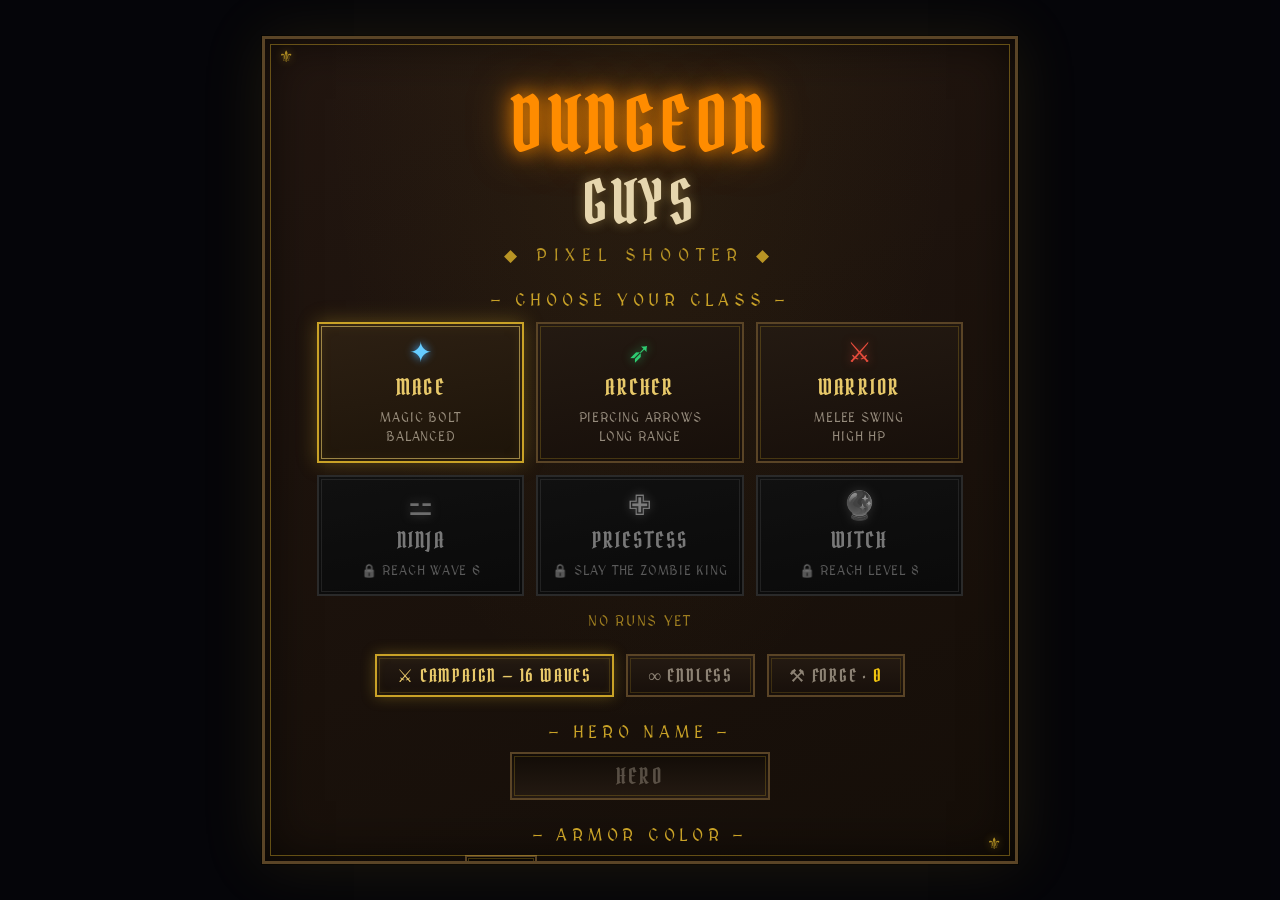
==== index.html @ 9db90c91 "refactor: split game.js into 7 focused modules The 2800-line monolith becomes ordered classic script" ====
<!DOCTYPE html>
<html lang="en">
<head>
  <meta charset="UTF-8" />
  <meta name="viewport" content="width=device-width, initial-scale=1.0, maximum-scale=1.0, user-scalable=no" />
  <title>DungeonGuys — Pixel Shooter</title>
  <meta name="theme-color" content="#150e08" />
  <link rel="manifest" href="manifest.json" />
  <link rel="icon" href="icons/icon-192.png" />
  <link rel="apple-touch-icon" href="icons/icon-192.png" />
  <link rel="preconnect" href="https://fonts.googleapis.com" />
  <link rel="preconnect" href="https://fonts.gstatic.com" crossorigin />
  <link href="https://fonts.googleapis.com/css2?family=Pirata+One&family=MedievalSharp&display=swap" rel="stylesheet" />
  <link rel="stylesheet" href="style.css" />
</head>
<body>
  <div id="ui-overlay">
    <!-- START SCREEN -->
    <div id="start-screen" class="screen active">
      <div class="screen-inner">
        <div class="title-block">
          <div class="title-glow">DUNGEON</div>
          <div class="title-main">GUYS</div>
          <div class="title-sub">◆ PIXEL SHOOTER ◆</div>
        </div>
        <div class="class-select">
          <div class="class-select-label">— CHOOSE YOUR CLASS —</div>
          <div class="class-cards">
            <button class="class-card selected" data-class="mage">
              <span class="class-icon mage-icon">✦</span>
              <span class="class-name">MAGE</span>
              <span class="class-desc">MAGIC BOLT<br>BALANCED</span>
            </button>
            <button class="class-card" data-class="archer">
              <span class="class-icon archer-icon">➶</span>
              <span class="class-name">ARCHER</span>
              <span class="class-desc">PIERCING ARROWS<br>LONG RANGE</span>
            </button>
            <button class="class-card" data-class="warrior">
              <span class="class-icon warrior-icon">⚔</span>
              <span class="class-name">WARRIOR</span>
              <span class="class-desc">MELEE SWING<br>HIGH HP</span>
            </button>
            <button class="class-card" data-class="ninja">
              <span class="class-icon ninja-icon">⚍</span>
              <span class="class-name">NINJA</span>
              <span class="class-desc">FAST BLADES<br>SHADOW DASH</span>
            </button>
            <button class="class-card" data-class="priestess">
              <span class="class-icon priest-icon">✙</span>
              <span class="class-name">PRIESTESS</span>
              <span class="class-desc">HOLY MACE<br>HEALING NOVA</span>
            </button>
            <button class="class-card" data-class="witch">
              <span class="class-icon witch-icon">🔮</span>
              <span class="class-name">WITCH</span>
              <span class="class-desc">POISON BOLTS<br>HEX CURSE</span>
            </button>
          </div>
          <div id="class-record">NO RUNS YET</div>
        </div>
        <div class="mode-select">
          <button class="mode-btn selected" data-mode="campaign">⚔ CAMPAIGN — 16 WAVES</button>
          <button class="mode-btn" data-mode="endless">∞ ENDLESS</button>
          <button id="btn-forge" class="mode-btn forge-btn">⚒ FORGE · <span id="forge-gold">0</span></button>
        </div>
        <div class="name-picker">
          <div class="color-label">— HERO NAME —</div>
          <input type="text" id="hero-name" maxlength="12" placeholder="HERO" autocomplete="off" />
        </div>
        <div class="color-picker">
          <div class="color-label">— ARMOR COLOR —</div>
          <div class="color-row">
            <canvas id="color-preview" width="48" height="56"></canvas>
            <div class="color-sliders">
              <label class="cslider"><span class="ch r">R</span>
                <input type="range" id="slider-r" min="0" max="255" value="86">
                <span class="cval" id="val-r">86</span></label>
              <label class="cslider"><span class="ch g">G</span>
                <input type="range" id="slider-g" min="0" max="255" value="152">
                <span class="cval" id="val-g">152</span></label>
              <label class="cslider"><span class="ch b">B</span>
                <input type="range" id="slider-b" min="0" max="255" value="204">
                <span class="cval" id="val-b">204</span></label>
            </div>
          </div>
        </div>
        <div class="toggle-row">
          <button id="auto-aim-toggle" class="aim-toggle">🎯 AUTO-AIM: OFF</button>
          <button id="sound-toggle" class="aim-toggle on">🔊 SOUND: ON</button>
        </div>
        <div class="instructions" id="inst-desktop">
          <div class="inst-row"><span class="key">WASD</span><span>/ ARROWS — MOVE</span></div>
          <div class="inst-row"><span class="key">MOUSE</span><span>— AIM / HOLD TO ATTACK</span></div>
          <div class="inst-row"><span class="key">SHIFT</span><span>— SPRINT (USES STAMINA)</span></div>
          <div class="inst-row"><span class="key">E / RMB</span><span>— SPECIAL ABILITY</span></div>
          <div class="inst-row"><span class="key">ESC</span><span>— PAUSE</span></div>
          <div class="inst-row"><span class="key">GOLD</span><span>— COLLECT COINS</span></div>
        </div>
        <div class="instructions hidden-inst" id="inst-touch">
          <div class="inst-row"><span class="key">🕹</span><span>LEFT SIDE — DRAG TO MOVE</span></div>
          <div class="inst-row"><span class="key">🎯</span><span>ATTACKS AIM THE NEAREST FOE</span></div>
          <div class="inst-row"><span class="key">✦</span><span>SPECIAL ABILITY BUTTON</span></div>
          <div class="inst-row"><span class="key">»</span><span>HOLD TO SPRINT</span></div>
          <div class="inst-row"><span class="key">❚❚</span><span>PAUSE</span></div>
        </div>
        <button id="btn-start" class="btn-pixel">▶ START GAME</button>
        <div class="footer-hint">Survive the waves. Collect gold. Die gloriously.</div>
      </div>
    </div>

    <!-- PAUSE SCREEN -->
    <div id="pause-screen" class="screen">
      <div class="screen-inner compact">
        <div class="pause-title">— PAUSED —</div>
        <button id="btn-resume" class="btn-pixel">▶ RESUME</button>
        <button id="btn-pause-restart" class="btn-pixel secondary">↺ RESTART</button>
        <button id="btn-quit" class="btn-pixel secondary">✕ QUIT</button>
      </div>
    </div>

    <!-- FORGE SCREEN (permanent upgrades) -->
    <div id="forge-screen" class="screen">
      <div class="screen-inner compact forge-inner">
        <div class="shop-title">⚒ FORGE</div>
        <div class="shop-gold">SOUL GOLD <span id="soul-gold">0</span></div>
        <div class="levelup-sub forge-hint">25% OF EACH RUN'S GOLD IS FORGED FOREVER</div>
        <div id="forge-list" class="forge-list"></div>
        <button id="btn-forge-close" class="btn-pixel secondary">✕ CLOSE</button>
      </div>
    </div>

    <!-- LEVEL UP SCREEN -->
    <div id="levelup-screen" class="screen">
      <div class="screen-inner compact">
        <div class="shop-title">✦ LEVEL UP ✦</div>
        <div class="levelup-sub">CHOOSE A BLESSING</div>
        <div id="levelup-choices" class="levelup-cards"></div>
        <div class="footer-hint">press 1, 2 or 3</div>
      </div>
    </div>

    <!-- SHOP SCREEN (between waves) -->
    <div id="shop-screen" class="screen">
      <div class="screen-inner compact shop-inner">
        <div class="shop-title">◆ SHOP ◆</div>
        <div class="shop-gold">GOLD <span id="shop-gold">0</span></div>
        <div class="shop-main">
          <div id="shop-items" class="shop-items"></div>
          <div id="shop-stats" class="shop-stats"></div>
        </div>
        <div class="shop-bottom">
          <button id="btn-shop-heal" class="shop-item small">✚ HEAL 30 — <span id="price-heal">10</span> G</button>
          <button id="btn-shop-reroll" class="shop-item small">↺ REROLL — <span id="price-reroll">5</span> G</button>
        </div>
        <button id="btn-next-wave" class="btn-pixel">▶ NEXT WAVE</button>
      </div>
    </div>

    <!-- VICTORY SCREEN -->
    <div id="victory-screen" class="screen">
      <div class="screen-inner compact">
        <div class="victory-title">DUNGEON CLEARED!</div>
        <div class="trophy">🏆</div>
        <div id="new-record-victory" class="new-record hidden">★ NEW RECORD ★</div>
        <div class="stats-block">
          <div class="stat-row"><span>SCORE</span><span id="victory-score">0</span></div>
          <div class="stat-row"><span>WAVES</span><span>16/16</span></div>
          <div class="stat-row"><span>GOLD</span><span id="victory-gold">0</span></div>
          <div class="stat-row"><span>FORGE</span><span id="victory-forge">+0 ⚒</span></div>
        </div>
        <button id="btn-victory-restart" class="btn-pixel">↺ PLAY AGAIN</button>
        <div class="share-row">
          <button id="btn-share-wa-victory" class="btn-pixel share">🟢 WHATSAPP</button>
          <button id="btn-share-tg-victory" class="btn-pixel share telegram">✈ TELEGRAM</button>
        </div>
      </div>
    </div>

    <!-- GAME OVER SCREEN -->
    <div id="gameover-screen" class="screen">
      <div class="screen-inner compact">
        <div class="gameover-title">YOU DIED</div>
        <div class="skull">☠</div>
        <div id="new-record" class="new-record hidden">★ NEW RECORD ★</div>
        <div class="stats-block">
          <div class="stat-row"><span>SCORE</span><span id="final-score">0</span></div>
          <div class="stat-row"><span>WAVE</span><span id="final-wave">0</span></div>
          <div class="stat-row"><span>GOLD</span><span id="final-gold">0</span></div>
          <div class="stat-row"><span>BEST</span><span id="final-best">0</span></div>
          <div class="stat-row"><span>FORGE</span><span id="final-forge">+0 ⚒</span></div>
        </div>
        <button id="btn-restart" class="btn-pixel">↺ PLAY AGAIN</button>
        <div class="share-row">
          <button id="btn-share-wa" class="btn-pixel share">🟢 WHATSAPP</button>
          <button id="btn-share-tg" class="btn-pixel share telegram">✈ TELEGRAM</button>
        </div>
      </div>
    </div>
  </div>

  <!-- HUD (visible during gameplay) -->
  <div id="hud" class="hidden">
    <div id="hud-left">
      <div id="hud-name">HERO · LV 1</div>
      <div class="hud-label">HP</div>
      <div id="hp-bar-wrap"><div id="hp-bar"></div></div>
      <div class="hud-label xp-label">XP</div>
      <div id="xp-bar-wrap"><div id="xp-bar"></div></div>
      <div class="hud-label st-label">STAMINA</div>
      <div id="st-bar-wrap"><div id="st-bar"></div></div>
      <div class="hud-label sp-label">SPECIAL [E]</div>
      <div id="sp-bar-wrap"><div id="sp-bar"></div></div>
    </div>
    <div id="hud-center">
      <div class="hud-label">WAVE</div>
      <div id="wave-display">1</div>
      <div id="wave-timer">30</div>
    </div>
    <div id="hud-right">
      <div class="hud-label">SCORE</div>
      <div id="score-display">0</div>
      <div class="hud-label gold-label">GOLD</div>
      <div id="gold-display">0</div>
    </div>
  </div>

  <!-- red vignette flash when the player takes damage -->
  <div id="hurt-flash"></div>

  <!-- Touch controls (mobile) -->
  <div id="touch-ui">
    <div id="joystick-base"><div id="joystick-knob"></div></div>
    <button id="btn-touch-special">✦</button>
    <button id="btn-touch-sprint">»</button>
    <button id="btn-touch-pause">❚❚</button>
  </div>

  <!-- Wave announcement -->
  <div id="wave-announce" class="hidden"></div>

  <!-- Boss HP bar -->
  <div id="boss-bar" class="hidden">
    <div id="boss-name">BOSS</div>
    <div id="boss-hp-wrap"><div id="boss-hp"></div></div>
  </div>

  <canvas id="game-canvas"></canvas>
  <script src="save.js"></script>
  <script src="audio.js"></script>
  <script src="config.js"></script>
  <script src="ui.js"></script>
  <script src="engine.js"></script>
  <script src="combat.js"></script>
  <script src="entities.js"></script>
  <script src="items.js"></script>
  <script src="render.js"></script>
</body>
</html>
---- style.css ----
/* ─── Reset & Base ─────────────────────────────────────── */
*, *::before, *::after { box-sizing: border-box; margin: 0; padding: 0; }

:root {
  --dungeon-bg:    #0a0a0f;
  --leather:       #221610;
  --leather-dark:  #150e08;
  --wood-dark:     #1d1410;
  --bronze:        #5a4426;
  --gold:          #c9a227;
  --gold-light:    #e8c96a;
  --parchment:     #e6d6ae;
  --torch-orange:  #ff8c00;
  --torch-yellow:  #ffd700;
  --blood-red:     #c0392b;
  --bone-white:    #e8dcc8;
  --hp-green:      #27ae60;
  --hp-low:        #e74c3c;
  --gold-coin:     #f1c40f;
  --ui-border:     var(--bronze);
  --pixel-font:    'MedievalSharp', serif;
  --display-font:  'Pirata One', serif;
}

html, body {
  width: 100%; height: 100%;
  overflow: hidden;
  background: var(--dungeon-bg);
  font-family: var(--pixel-font);
  color: var(--bone-white);
  cursor: crosshair;
  user-select: none;
}

/* ─── Canvas ───────────────────────────────────────────── */
#game-canvas {
  position: fixed;
  top: 0; left: 0;
  width: 100%; height: 100%;
  image-rendering: pixelated;
  image-rendering: crisp-edges;
  touch-action: none; /* no scroll/zoom gestures over the game */
}

/* ─── UI Overlay ───────────────────────────────────────── */
#ui-overlay {
  position: fixed;
  inset: 0;
  z-index: 10;
  pointer-events: none;
}

/* ─── Screens ──────────────────────────────────────────── */
.screen {
  position: absolute;
  inset: 0;
  display: flex;
  align-items: center;
  justify-content: center;
  background: rgba(5, 5, 10, 0.88);
  opacity: 0;
  pointer-events: none;
  transition: opacity 0.3s ease;
}

.screen.active {
  opacity: 1;
  pointer-events: all;
}

/* medieval manuscript panel: bronze frame + inner gold fillet */
.screen-inner {
  display: flex;
  flex-direction: column;
  align-items: center;
  gap: 24px;
  padding: 42px 52px;
  border: 3px solid var(--bronze);
  outline: 1px solid rgba(201, 162, 39, 0.45);
  outline-offset: -9px;
  background:
    radial-gradient(ellipse at 50% 0%, rgba(201,162,39,0.07), transparent 60%),
    linear-gradient(160deg, var(--leather) 0%, var(--leather-dark) 100%);
  box-shadow:
    0 0 60px rgba(201, 162, 39, 0.12),
    0 0 0 1px rgba(0,0,0,0.8),
    inset 0 0 50px rgba(0, 0, 0, 0.65);
  position: relative;
  max-height: 92vh;
  overflow-y: auto;
}

.screen-inner::before,
.screen-inner::after {
  content: '⚜';
  position: absolute;
  color: var(--gold);
  font-size: 16px;
  opacity: 0.85;
  text-shadow: 0 0 8px rgba(201,162,39,0.6);
}
.screen-inner::before { top: 8px; left: 14px; }
.screen-inner::after  { bottom: 8px; right: 14px; }

.screen-inner.compact { padding: 32px 44px; gap: 18px; }

/* ─── Title Block ──────────────────────────────────────── */
.title-block {
  text-align: center;
  line-height: 1.15;
}

.title-glow {
  font-family: var(--display-font);
  font-size: clamp(40px, 9vw, 76px);
  color: var(--torch-orange);
  text-shadow:
    0 0 20px var(--torch-orange),
    0 0 40px rgba(255,140,0,0.5);
  letter-spacing: 0.06em;
  animation: flicker 3s infinite;
}

.title-main {
  font-family: var(--display-font);
  font-size: clamp(32px, 7vw, 60px);
  color: var(--parchment);
  letter-spacing: 0.06em;
  text-shadow: 0 0 12px rgba(232,201,106,0.4);
}

.title-sub {
  font-size: clamp(13px, 2vw, 17px);
  color: var(--gold);
  letter-spacing: 0.4em;
  margin-top: 8px;
  opacity: 0.9;
}

@keyframes flicker {
  0%,100% { opacity: 1; }
  92%      { opacity: 1; }
  93%      { opacity: 0.7; }
  94%      { opacity: 1; }
  96%      { opacity: 0.85; }
  97%      { opacity: 1; }
}

/* ─── Class Select ─────────────────────────────────────── */
.class-select {
  display: flex;
  flex-direction: column;
  align-items: center;
  gap: 12px;
  width: 100%;
}

.class-select-label {
  font-size: clamp(13px, 1.8vw, 17px);
  color: var(--gold);
  letter-spacing: 0.28em;
}

.class-cards {
  display: grid;
  grid-template-columns: repeat(3, 1fr);
  gap: 12px;
  justify-content: center;
}

.class-card {
  font-family: var(--pixel-font);
  display: flex;
  flex-direction: column;
  align-items: center;
  gap: 7px;
  padding: 14px 14px;
  min-width: 118px;
  background: linear-gradient(170deg, #241a12, #170f0a);
  border: 2px solid var(--bronze);
  outline: 1px solid rgba(201,162,39,0.25);
  outline-offset: -5px;
  color: var(--bone-white);
  cursor: pointer;
  transition: transform 0.08s, border-color 0.15s, box-shadow 0.15s;
}

.class-card:hover {
  transform: translateY(-3px);
  border-color: var(--gold);
}

.class-card.selected {
  border-color: var(--gold);
  outline-color: rgba(232,201,106,0.6);
  box-shadow: 0 0 18px rgba(201,162,39,0.35), inset 0 0 14px rgba(201,162,39,0.12);
  background: linear-gradient(170deg, #2d2013, #1d1409);
}

.class-icon {
  font-size: clamp(20px, 3vw, 28px);
  line-height: 1;
}
.mage-icon    { color: #66ccff; text-shadow: 0 0 10px #4af; }
.archer-icon  { color: #2ecc71; text-shadow: 0 0 10px rgba(46,204,113,0.6); }
.warrior-icon { color: #e74c3c; text-shadow: 0 0 10px rgba(231,76,60,0.6); }
.ninja-icon   { color: #aab7c4; text-shadow: 0 0 10px rgba(170,183,196,0.6); }
.priest-icon  { color: #ffd700; text-shadow: 0 0 10px rgba(255,215,0,0.6); }
.witch-icon   { color: #9b59b6; text-shadow: 0 0 10px rgba(155,89,182,0.6); }

.class-name {
  font-family: var(--display-font);
  font-size: clamp(16px, 2.2vw, 22px);
  color: var(--gold-light);
  letter-spacing: 0.1em;
}

.class-desc {
  font-size: clamp(10px, 1.3vw, 13px);
  color: rgba(232,220,200,0.6);
  line-height: 1.5;
  text-align: center;
  letter-spacing: 0.06em;
}

.class-card.locked {
  filter: grayscale(1) brightness(0.6);
  cursor: not-allowed;
}
.class-card.locked:hover { transform: none; border-color: var(--bronze); }
.class-card.locked .class-desc { color: rgba(232,160,120,0.85); }

#class-record {
  font-size: clamp(11px, 1.5vw, 14px);
  color: rgba(201,162,39,0.75);
  letter-spacing: 0.12em;
  margin-top: 4px;
}

.new-record {
  font-family: var(--display-font);
  font-size: clamp(16px, 2.6vw, 24px);
  color: var(--gold-coin);
  letter-spacing: 0.2em;
  text-shadow: 0 0 16px rgba(241,196,15,0.9);
  animation: pulse-gold 1.2s ease-in-out infinite;
}
.new-record.hidden { display: none; }

/* ─── Name Picker ──────────────────────────────────────── */
.name-picker {
  display: flex;
  flex-direction: column;
  align-items: center;
  gap: 10px;
  width: 100%;
}

#hero-name {
  font-family: var(--display-font);
  font-size: clamp(17px, 2.4vw, 22px);
  letter-spacing: 0.12em;
  text-align: center;
  color: var(--parchment);
  background: linear-gradient(180deg, #120c07, #241a12);
  border: 2px solid var(--bronze);
  outline: 1px solid rgba(201,162,39,0.25);
  outline-offset: -5px;
  padding: 8px 14px;
  width: min(260px, 70%);
  cursor: text;
}

#hero-name:focus {
  border-color: var(--gold);
  outline-color: rgba(232,201,106,0.5);
}

#hero-name::placeholder { color: rgba(232,220,200,0.3); }

/* ─── Mode Select ──────────────────────────────────────── */
.mode-select {
  display: flex;
  gap: 12px;
  justify-content: center;
  flex-wrap: wrap;
  width: 100%;
}

.mode-btn {
  font-family: var(--display-font);
  font-size: clamp(14px, 2vw, 18px);
  letter-spacing: 0.1em;
  color: rgba(232,220,200,0.55);
  background: linear-gradient(180deg, #241a12, #170f0a);
  border: 2px solid var(--bronze);
  outline: 1px solid rgba(201,162,39,0.2);
  outline-offset: -5px;
  padding: 8px 20px;
  cursor: pointer;
  transition: color 0.15s, border-color 0.15s, box-shadow 0.15s;
}

.mode-btn:hover { border-color: var(--gold); }

.mode-btn.selected {
  color: var(--gold-light);
  border-color: var(--gold);
  box-shadow: 0 0 14px rgba(201,162,39,0.35), inset 0 0 10px rgba(201,162,39,0.12);
}

.forge-btn span { color: var(--gold-coin); }

/* ─── Forge Screen ─────────────────────────────────────── */
.forge-inner { min-width: min(460px, 92vw); }

.forge-hint { font-size: clamp(10px, 1.4vw, 13px); opacity: 0.7; letter-spacing: 0.12em; }

.forge-list {
  display: flex;
  flex-direction: column;
  gap: 10px;
  width: 100%;
  max-height: 50vh;
  overflow-y: auto;
}

.forge-row {
  display: flex;
  align-items: center;
  gap: 12px;
  padding: 10px 14px;
  background: linear-gradient(170deg, #241a12, #170f0a);
  border: 2px solid var(--bronze);
  outline: 1px solid rgba(201,162,39,0.2);
  outline-offset: -5px;
}

.forge-row .f-icon { font-size: clamp(16px, 2.4vw, 22px); width: 30px; text-align: center; }

.forge-row .f-info { flex: 1; display: flex; flex-direction: column; gap: 3px; }

.forge-row .f-name {
  font-family: var(--display-font);
  font-size: clamp(13px, 1.8vw, 17px);
  color: var(--gold-light);
  letter-spacing: 0.08em;
}

.forge-row .f-desc {
  font-size: clamp(10px, 1.3vw, 12.5px);
  color: rgba(232,220,200,0.65);
}

.forge-row .f-pips { font-size: clamp(9px, 1.2vw, 12px); color: var(--gold); letter-spacing: 2px; }

.forge-row .f-buy {
  font-family: var(--pixel-font);
  font-size: clamp(11px, 1.5vw, 14px);
  color: var(--gold-coin);
  background: linear-gradient(180deg, #2d2013, #1a120a);
  border: 2px solid var(--bronze);
  padding: 8px 14px;
  cursor: pointer;
  white-space: nowrap;
}
.forge-row .f-buy:hover:not(:disabled) { border-color: var(--gold); }
.forge-row .f-buy:disabled { opacity: 0.35; cursor: not-allowed; }
.forge-row .f-buy.maxed { color: #2ecc71; }

/* ─── Color Picker ─────────────────────────────────────── */
.color-picker {
  display: flex;
  flex-direction: column;
  align-items: center;
  gap: 10px;
  width: 100%;
}

.color-label {
  font-size: clamp(13px, 1.8vw, 17px);
  color: var(--gold);
  letter-spacing: 0.28em;
}

.color-row {
  display: flex;
  align-items: center;
  gap: 20px;
}

#color-preview {
  width: 72px;
  height: 84px;
  image-rendering: pixelated;
  background: rgba(0,0,0,0.4);
  border: 2px solid var(--bronze);
  outline: 1px solid rgba(201,162,39,0.3);
  outline-offset: -4px;
}

.color-sliders {
  display: flex;
  flex-direction: column;
  gap: 8px;
}

.cslider {
  display: flex;
  align-items: center;
  gap: 10px;
  font-size: clamp(12px, 1.6vw, 15px);
}

.ch { width: 14px; font-family: var(--display-font); }
.ch.r { color: #e74c3c; }
.ch.g { color: #2ecc71; }
.ch.b { color: #3498db; }

.cslider input[type="range"] {
  -webkit-appearance: none;
  appearance: none;
  width: clamp(110px, 18vw, 190px);
  height: 10px;
  background: linear-gradient(180deg, #120c07, #241a12);
  border: 1px solid var(--bronze);
  cursor: pointer;
}

.cslider input[type="range"]::-webkit-slider-thumb {
  -webkit-appearance: none;
  width: 13px;
  height: 18px;
  background: linear-gradient(180deg, var(--gold-light), var(--gold) 60%, #8a6a2f);
  border: 1px solid #4a3018;
  cursor: pointer;
}

.cslider input[type="range"]::-moz-range-thumb {
  width: 13px;
  height: 18px;
  background: linear-gradient(180deg, var(--gold-light), var(--gold) 60%, #8a6a2f);
  border: 1px solid #4a3018;
  border-radius: 0;
  cursor: pointer;
}

.cval {
  min-width: 34px;
  text-align: right;
  color: var(--parchment);
}

/* ─── Auto-aim toggle ──────────────────────────────────── */
.toggle-row {
  display: flex;
  gap: 12px;
  flex-wrap: wrap;
  justify-content: center;
}

.aim-toggle {
  font-family: var(--display-font);
  font-size: clamp(14px, 2vw, 18px);
  letter-spacing: 0.1em;
  color: rgba(232,220,200,0.6);
  background: linear-gradient(180deg, #241a12, #170f0a);
  border: 2px solid var(--bronze);
  outline: 1px solid rgba(201,162,39,0.2);
  outline-offset: -5px;
  padding: 8px 22px;
  cursor: pointer;
  transition: color 0.15s, border-color 0.15s, box-shadow 0.15s;
}

.aim-toggle:hover { border-color: var(--gold); }

.aim-toggle.on {
  color: var(--gold-light);
  border-color: var(--gold);
  box-shadow: 0 0 14px rgba(201,162,39,0.35), inset 0 0 10px rgba(201,162,39,0.12);
}

/* ─── Instructions ─────────────────────────────────────── */
.instructions {
  display: flex;
  flex-direction: column;
  gap: 8px;
  font-size: clamp(12px, 1.6vw, 15px);
  letter-spacing: 0.05em;
  border-top: 1px solid rgba(201,162,39,0.25);
  border-bottom: 1px solid rgba(201,162,39,0.25);
  padding: 14px 0;
  width: 100%;
}

.inst-row {
  display: flex;
  gap: 12px;
  align-items: center;
  color: rgba(232,220,200,0.75);
}

.key {
  font-family: var(--display-font);
  background: linear-gradient(180deg, #2d2013, #1a120a);
  border: 1px solid var(--bronze);
  color: var(--gold-light);
  padding: 2px 8px;
  font-size: inherit;
  min-width: 76px;
  text-align: center;
  box-shadow: 0 2px 0 rgba(0,0,0,0.5), inset 0 1px 0 rgba(201,162,39,0.25);
}

/* ─── Buttons ──────────────────────────────────────────── */
.btn-pixel {
  font-family: var(--display-font);
  font-size: clamp(18px, 2.6vw, 24px);
  letter-spacing: 0.1em;
  color: var(--wood-dark);
  background: linear-gradient(180deg, var(--gold-light) 0%, var(--gold) 45%, #8a6a2f 100%);
  border: 2px solid #4a3018;
  padding: 10px 34px;
  cursor: pointer;
  position: relative;
  box-shadow:
    inset 0 1px 0 rgba(255,235,180,0.65),
    0 4px 0 #4a3018,
    0 7px 10px rgba(0,0,0,0.5);
  text-shadow: 0 1px 0 rgba(255,235,180,0.5);
  transition: transform 0.05s, box-shadow 0.05s, filter 0.1s;
}

.btn-pixel:hover {
  filter: brightness(1.12);
}

.btn-pixel:active {
  transform: translateY(3px);
  box-shadow: inset 0 1px 0 rgba(255,235,180,0.65), 0 1px 0 #4a3018;
}

.btn-pixel.secondary {
  background: linear-gradient(180deg, #3a2d1e, #241a12);
  color: var(--bone-white);
  border-color: var(--bronze);
  box-shadow: inset 0 1px 0 rgba(201,162,39,0.2), 0 4px 0 #120c07, 0 6px 8px rgba(0,0,0,0.4);
  text-shadow: none;
}
.btn-pixel.secondary:hover { filter: brightness(1.25); }

.share-row {
  display: flex;
  gap: 12px;
  justify-content: center;
  flex-wrap: wrap;
}

.btn-pixel.share {
  background: linear-gradient(180deg, #4ee07c 0%, #25d366 45%, #128c4b 100%);
  border-color: #0b5c31;
  color: #06281a;
  box-shadow:
    inset 0 1px 0 rgba(200,255,220,0.6),
    0 4px 0 #0b5c31,
    0 7px 10px rgba(0,0,0,0.5);
  text-shadow: 0 1px 0 rgba(200,255,220,0.45);
  font-size: clamp(14px, 2vw, 19px);
}

.btn-pixel.share.telegram {
  background: linear-gradient(180deg, #54c8f0 0%, #229ed9 45%, #0e6e9e 100%);
  border-color: #084d70;
  color: #04222f;
  box-shadow:
    inset 0 1px 0 rgba(200,235,255,0.6),
    0 4px 0 #084d70,
    0 7px 10px rgba(0,0,0,0.5);
  text-shadow: 0 1px 0 rgba(200,235,255,0.45);
}

.footer-hint {
  font-size: clamp(11px, 1.4vw, 14px);
  color: rgba(232,220,200,0.45);
  letter-spacing: 0.06em;
  text-align: center;
  font-style: italic;
}

/* ─── Pause Screen ─────────────────────────────────────── */
.pause-title {
  font-family: var(--display-font);
  font-size: clamp(26px, 4.5vw, 40px);
  color: var(--gold);
  letter-spacing: 0.2em;
  text-shadow: 0 0 16px rgba(201,162,39,0.7);
}

/* ─── Level Up Screen ──────────────────────────────────── */
.levelup-sub {
  font-size: clamp(13px, 1.8vw, 17px);
  color: var(--gold);
  letter-spacing: 0.28em;
}

.levelup-cards {
  display: flex;
  gap: 14px;
  justify-content: center;
  flex-wrap: wrap;
}

.levelup-cards .shop-item {
  min-width: 130px;
  padding: 16px 14px;
}

/* ─── Shop Screen ──────────────────────────────────────── */
.shop-inner { min-width: min(480px, 92vw); }

.shop-title {
  font-family: var(--display-font);
  font-size: clamp(26px, 4.5vw, 40px);
  color: var(--gold-light);
  letter-spacing: 0.2em;
  text-shadow: 0 0 14px rgba(232,201,106,0.5);
}

.shop-gold {
  font-size: clamp(14px, 2vw, 18px);
  color: rgba(232,220,200,0.6);
  letter-spacing: 0.15em;
}
.shop-gold span {
  color: var(--gold-coin);
  text-shadow: 0 0 8px rgba(241,196,15,0.6);
}

.shop-main {
  display: flex;
  gap: 16px;
  width: 100%;
  align-items: stretch;
}

.shop-items {
  display: grid;
  grid-template-columns: 1fr 1fr;
  gap: 12px;
  flex: 1;
}

.shop-stats {
  display: flex;
  flex-direction: column;
  gap: 3px;
  padding: 10px 14px;
  border: 1px solid var(--bronze);
  outline: 1px solid rgba(201,162,39,0.2);
  outline-offset: -4px;
  background: rgba(0,0,0,0.35);
  min-width: 170px;
  max-height: 320px;
  overflow-y: auto;
}

.stat-line {
  display: flex;
  justify-content: space-between;
  gap: 12px;
  font-size: clamp(11px, 1.4vw, 13px);
  color: rgba(232,220,200,0.7);
  letter-spacing: 0.04em;
}
.stat-line span:last-child { color: var(--gold-light); }

.shop-effects {
  display: flex;
  flex-direction: column;
  gap: 2px;
  align-items: center;
}
.fx-pos, .fx-neg {
  font-size: clamp(10px, 1.3vw, 12.5px);
  letter-spacing: 0.04em;
}
.fx-pos { color: #2ecc71; }
.fx-neg { color: #e74c3c; }

.shop-item {
  font-family: var(--pixel-font);
  display: flex;
  flex-direction: column;
  align-items: center;
  gap: 6px;
  padding: 12px 10px;
  background: linear-gradient(170deg, #241a12, #170f0a);
  border: 2px solid var(--bronze);
  outline: 1px solid rgba(201,162,39,0.2);
  outline-offset: -5px;
  color: var(--bone-white);
  cursor: pointer;
  transition: transform 0.08s, border-color 0.15s;
}

.shop-item:hover:not(:disabled) {
  transform: translateY(-2px);
  border-color: var(--gold);
}

.shop-item:disabled {
  opacity: 0.35;
  cursor: not-allowed;
}

.shop-item.sold {
  opacity: 0.3;
  justify-content: center;
  cursor: default;
}

.shop-icon { font-size: clamp(17px, 2.6vw, 24px); line-height: 1; }
.heal-icon  { color: #2ecc71; }
.maxhp-icon { color: #e74c3c; }
.dmg-icon   { color: #e67e22; }
.spd-icon   { color: #3498db; }

.shop-name {
  font-family: var(--display-font);
  font-size: clamp(13px, 1.8vw, 17px);
  color: var(--gold-light);
  letter-spacing: 0.08em;
}

.shop-price {
  font-size: clamp(12px, 1.6vw, 15px);
  color: var(--gold-coin);
}
.shop-price::after { content: ' ¤'; opacity: 0.6; }

.shop-bottom {
  display: flex;
  gap: 12px;
  width: 100%;
  justify-content: center;
}

.shop-item.small {
  flex-direction: row;
  padding: 8px 18px;
  font-size: clamp(12px, 1.6vw, 15px);
  gap: 6px;
}
.shop-item.small span { color: var(--gold-coin); }

/* ─── Game Over Screen ─────────────────────────────────── */
.gameover-title {
  font-family: var(--display-font);
  font-size: clamp(40px, 8vw, 70px);
  color: var(--blood-red);
  letter-spacing: 0.12em;
  text-shadow: 0 0 24px var(--blood-red), 0 0 48px rgba(192,57,43,0.4);
  animation: pulse-red 1.5s ease-in-out infinite;
}

@keyframes pulse-red {
  0%,100% { text-shadow: 0 0 24px var(--blood-red), 0 0 48px rgba(192,57,43,0.4); }
  50%      { text-shadow: 0 0 40px var(--blood-red), 0 0 80px rgba(192,57,43,0.6); }
}

.skull {
  font-size: clamp(28px, 7vw, 60px);
  animation: skull-bob 2s ease-in-out infinite;
  filter: drop-shadow(0 0 10px rgba(192,57,43,0.6));
}

@keyframes skull-bob {
  0%,100% { transform: translateY(0) rotate(-5deg); }
  50%      { transform: translateY(-6px) rotate(5deg); }
}

.stats-block {
  display: flex;
  flex-direction: column;
  gap: 8px;
  width: 100%;
  border: 1px solid var(--bronze);
  outline: 1px solid rgba(201,162,39,0.2);
  outline-offset: -4px;
  padding: 14px 24px;
  background: rgba(0,0,0,0.3);
}

.stat-row {
  display: flex;
  justify-content: space-between;
  font-size: clamp(13px, 1.9vw, 17px);
  color: var(--bone-white);
  gap: 40px;
  letter-spacing: 0.1em;
}

.stat-row span:last-child {
  color: var(--gold-light);
}

/* ─── Victory Screen ───────────────────────────────────── */
.victory-title {
  font-family: var(--display-font);
  font-size: clamp(34px, 7vw, 60px);
  color: var(--gold-coin);
  letter-spacing: 0.1em;
  text-shadow: 0 0 24px rgba(241,196,15,0.8), 0 0 48px rgba(241,196,15,0.4);
  animation: pulse-gold 1.5s ease-in-out infinite;
}

@keyframes pulse-gold {
  0%,100% { text-shadow: 0 0 24px rgba(241,196,15,0.8), 0 0 48px rgba(241,196,15,0.4); }
  50%      { text-shadow: 0 0 40px rgba(241,196,15,1),   0 0 80px rgba(241,196,15,0.6); }
}

.trophy {
  font-size: clamp(28px, 7vw, 60px);
  animation: skull-bob 2s ease-in-out infinite;
  filter: drop-shadow(0 0 14px rgba(241,196,15,0.7));
}

/* ─── Boss HP Bar ──────────────────────────────────────── */
#boss-bar {
  position: fixed;
  top: 56px;
  left: 50%;
  transform: translateX(-50%);
  z-index: 5;
  display: flex;
  flex-direction: column;
  align-items: center;
  gap: 4px;
  pointer-events: none;
}

#boss-bar.hidden { display: none; }

#boss-name {
  font-family: var(--display-font);
  font-size: clamp(16px, 2.4vw, 22px);
  color: var(--blood-red);
  letter-spacing: 0.25em;
  text-shadow: 0 0 12px var(--blood-red);
}

#boss-hp-wrap {
  width: clamp(200px, 40vw, 460px);
  height: 14px;
  background: #120c07;
  border: 2px solid var(--bronze);
  outline: 1px solid rgba(201,162,39,0.3);
  outline-offset: -4px;
  box-shadow: inset 0 0 6px rgba(0,0,0,0.9), 0 0 12px rgba(192,57,43,0.3);
}

#boss-hp {
  height: 100%;
  width: 100%;
  background: linear-gradient(to right, #7b241c, #e74c3c);
  transition: width 0.2s ease;
}

/* ─── Hurt flash ───────────────────────────────────────── */
#hurt-flash {
  position: fixed;
  inset: 0;
  z-index: 4;
  pointer-events: none;
  background: radial-gradient(ellipse at center,
    transparent 40%, rgba(192, 57, 43, 0.45) 100%);
  opacity: 0;
}

#hurt-flash.show {
  animation: hurt-fade 0.4s ease-out forwards;
}

@keyframes hurt-fade {
  0%   { opacity: 1; }
  100% { opacity: 0; }
}

/* ─── Touch Controls (mobile) ──────────────────────────── */
#touch-ui { display: none; }
#touch-ui.enabled { display: block; }
#hud.hidden + #touch-ui { display: none; } /* only during gameplay */

#joystick-base {
  position: fixed;
  width: 116px;
  height: 116px;
  border: 3px solid rgba(201,162,39,0.5);
  border-radius: 50%;
  background: rgba(20,14,8,0.35);
  transform: translate(-50%, -50%);
  display: none;
  z-index: 7;
  pointer-events: none;
}

#joystick-knob {
  position: absolute;
  left: 50%; top: 50%;
  width: 48px;
  height: 48px;
  border-radius: 50%;
  background: radial-gradient(circle at 35% 30%, var(--gold-light), var(--gold) 60%, #8a6a2f);
  border: 2px solid #4a3018;
  transform: translate(-50%, -50%);
  box-shadow: 0 2px 8px rgba(0,0,0,0.6);
}

#btn-touch-special, #btn-touch-sprint, #btn-touch-pause {
  position: fixed;
  z-index: 7;
  font-family: var(--display-font);
  border-radius: 50%;
  border: 3px solid var(--bronze);
  background: rgba(20,14,8,0.55);
  color: var(--gold-light);
  pointer-events: auto;
  touch-action: none;
  -webkit-tap-highlight-color: transparent;
}

#btn-touch-special {
  right: 24px; bottom: 36px;
  width: 84px; height: 84px;
  font-size: 34px;
  color: #d2a0e8;
  border-color: #6c3483;
  box-shadow: 0 0 16px rgba(155,89,182,0.35);
}

#btn-touch-sprint {
  right: 122px; bottom: 24px;
  width: 64px; height: 64px;
  font-size: 28px;
  color: var(--gold-coin);
}

#btn-touch-sprint.held {
  background: rgba(201,162,39,0.4);
}

#btn-touch-pause {
  right: 12px; top: 76px;
  width: 44px; height: 44px;
  font-size: 14px;
}

/* ─── Wave Announce ────────────────────────────────────── */
#wave-announce {
  position: fixed;
  top: 50%;
  left: 50%;
  transform: translate(-50%, -50%);
  font-family: var(--display-font);
  font-size: clamp(28px, 5vw, 44px);
  color: var(--torch-orange);
  text-shadow: 0 0 20px var(--torch-orange), 0 2px 0 rgba(0,0,0,0.6);
  letter-spacing: 0.18em;
  pointer-events: none;
  z-index: 6;
  text-align: center;
  opacity: 0; /* invisible unless .show is animating */
}

#wave-announce.hidden { display: none; }

#wave-announce.show {
  animation: wave-in 2.5s forwards;
}

@keyframes wave-in {
  0%   { opacity: 0; transform: translate(-50%, -50%) scale(0.7); }
  20%  { opacity: 1; transform: translate(-50%, -50%) scale(1.05); }
  70%  { opacity: 1; transform: translate(-50%, -50%) scale(1); }
  100% { opacity: 0; transform: translate(-50%, -50%) scale(1); }
}

/* ─── HUD ──────────────────────────────────────────────── */
#hud {
  position: fixed;
  top: 0; left: 0; right: 0;
  z-index: 5;
  display: flex;
  justify-content: space-between;
  align-items: flex-start;
  padding: 10px 16px;
  pointer-events: none;
  background: linear-gradient(to bottom, rgba(5,5,10,0.85) 0%, transparent 100%);
}

#hud.hidden { display: none; }

.hud-label {
  font-size: clamp(11px, 1.5vw, 14px);
  color: rgba(201,162,39,0.85);
  letter-spacing: 0.18em;
  margin-bottom: 3px;
}

.gold-label { color: rgba(241,196,15,0.7); margin-top: 6px; }

#hud-left { display: flex; flex-direction: column; }

#hud-name {
  font-family: var(--display-font);
  font-size: clamp(15px, 2.2vw, 21px);
  color: var(--parchment);
  letter-spacing: 0.08em;
  margin-bottom: 4px;
  text-shadow: 0 0 8px rgba(232,201,106,0.3);
}

.xp-label { margin-top: 6px; color: rgba(102,204,255,0.7); }

#xp-bar-wrap {
  width: clamp(76px, 12vw, 150px);
  height: 7px;
  background: #120c07;
  border: 2px solid var(--bronze);
  box-shadow: inset 0 0 4px rgba(0,0,0,0.8);
}

#xp-bar {
  height: 100%;
  width: 0%;
  background: linear-gradient(to right, #2980b9, #66ccff);
  transition: width 0.2s ease;
}

#hp-bar-wrap {
  width: clamp(90px, 14vw, 170px);
  height: 13px;
  background: #120c07;
  border: 2px solid var(--bronze);
  position: relative;
  box-shadow: inset 0 0 4px rgba(0,0,0,0.8);
}

#hp-bar {
  height: 100%;
  width: 100%;
  background: linear-gradient(to right, var(--hp-low), var(--hp-green));
  transition: width 0.15s ease, background 0.3s;
}

.st-label { margin-top: 6px; color: rgba(241,196,15,0.7); }

#st-bar-wrap {
  width: clamp(76px, 12vw, 150px);
  height: 9px;
  background: #120c07;
  border: 2px solid var(--bronze);
  box-shadow: inset 0 0 4px rgba(0,0,0,0.8);
}

#st-bar {
  height: 100%;
  width: 100%;
  background: linear-gradient(to right, #d4ac0d, #f1c40f);
  transition: width 0.1s linear;
}

#st-bar.recovering {
  background: linear-gradient(to right, #935116, #ca6f1e);
}

.sp-label { margin-top: 6px; color: rgba(155,89,182,0.85); }

#sp-bar-wrap {
  width: clamp(66px, 10vw, 130px);
  height: 9px;
  background: #120c07;
  border: 2px solid var(--bronze);
  box-shadow: inset 0 0 4px rgba(0,0,0,0.8);
}

#sp-bar {
  height: 100%;
  width: 100%;
  background: linear-gradient(to right, #6c3483, #9b59b6);
  transition: width 0.1s linear;
}

#sp-bar.ready {
  background: linear-gradient(to right, #9b59b6, #d2a0e8);
  box-shadow: 0 0 8px rgba(155,89,182,0.8);
}

#hud-center {
  text-align: center;
}

#wave-display {
  font-family: var(--display-font);
  font-size: clamp(24px, 4vw, 38px);
  color: var(--torch-orange);
  text-shadow: 0 0 12px var(--torch-orange);
  line-height: 1;
}

#wave-timer {
  font-family: var(--display-font);
  font-size: clamp(14px, 2vw, 18px);
  color: rgba(232,220,200,0.75);
  line-height: 1.2;
}

#hud-right { text-align: right; }

#score-display, #gold-display {
  font-family: var(--display-font);
  font-size: clamp(16px, 2.4vw, 24px);
  color: var(--parchment);
  line-height: 1.1;
}

#gold-display { color: var(--gold-coin); text-shadow: 0 0 8px rgba(241,196,15,0.5); }

/* ─── Platform-specific instructions ───────────────────── */
.instructions.hidden-inst { display: none; }
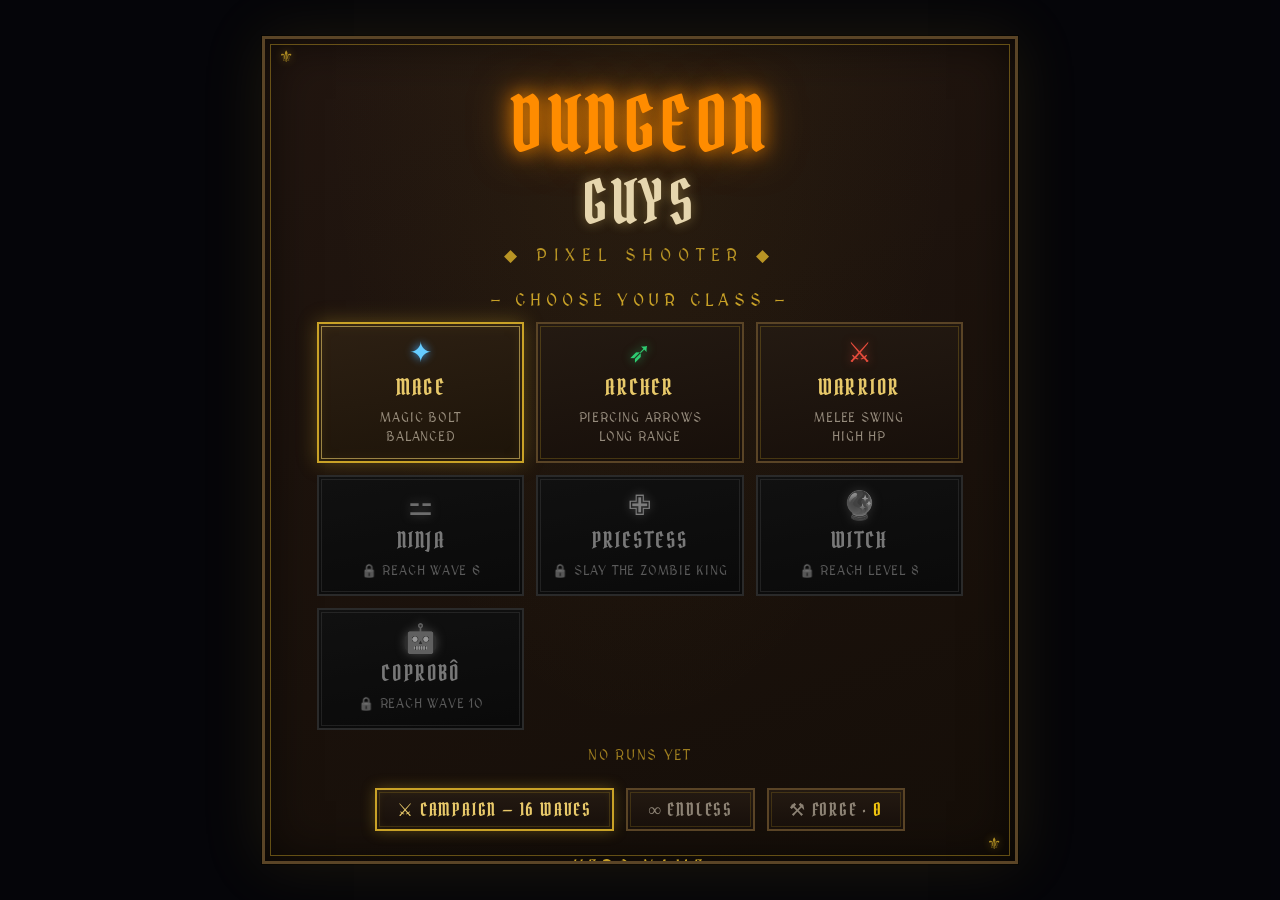
==== commit fb0ed11b: "feat: CopRobô — 7th class from a Pixel Sprite Mixer character First character on a second sprite atl" ====
--- a/index.html
+++ b/index.html
@@ -56,6 +56,11 @@
               <span class="class-name">WITCH</span>
               <span class="class-desc">POISON BOLTS<br>HEX CURSE</span>
             </button>
+            <button class="class-card" data-class="coprobo">
+              <span class="class-icon robo-icon">🤖</span>
+              <span class="class-name">COPROBÔ</span>
+              <span class="class-desc">ENERGY GUNS<br>EMP BLAST</span>
+            </button>
           </div>
           <div id="class-record">NO RUNS YET</div>
         </div>
--- a/style.css
+++ b/style.css
@@ -1129,3 +1129,5 @@
 
 /* ─── Platform-specific instructions ───────────────────── */
 .instructions.hidden-inst { display: none; }
+
+.robo-icon { color: #66ccff; text-shadow: 0 0 10px rgba(102,204,255,0.6); }
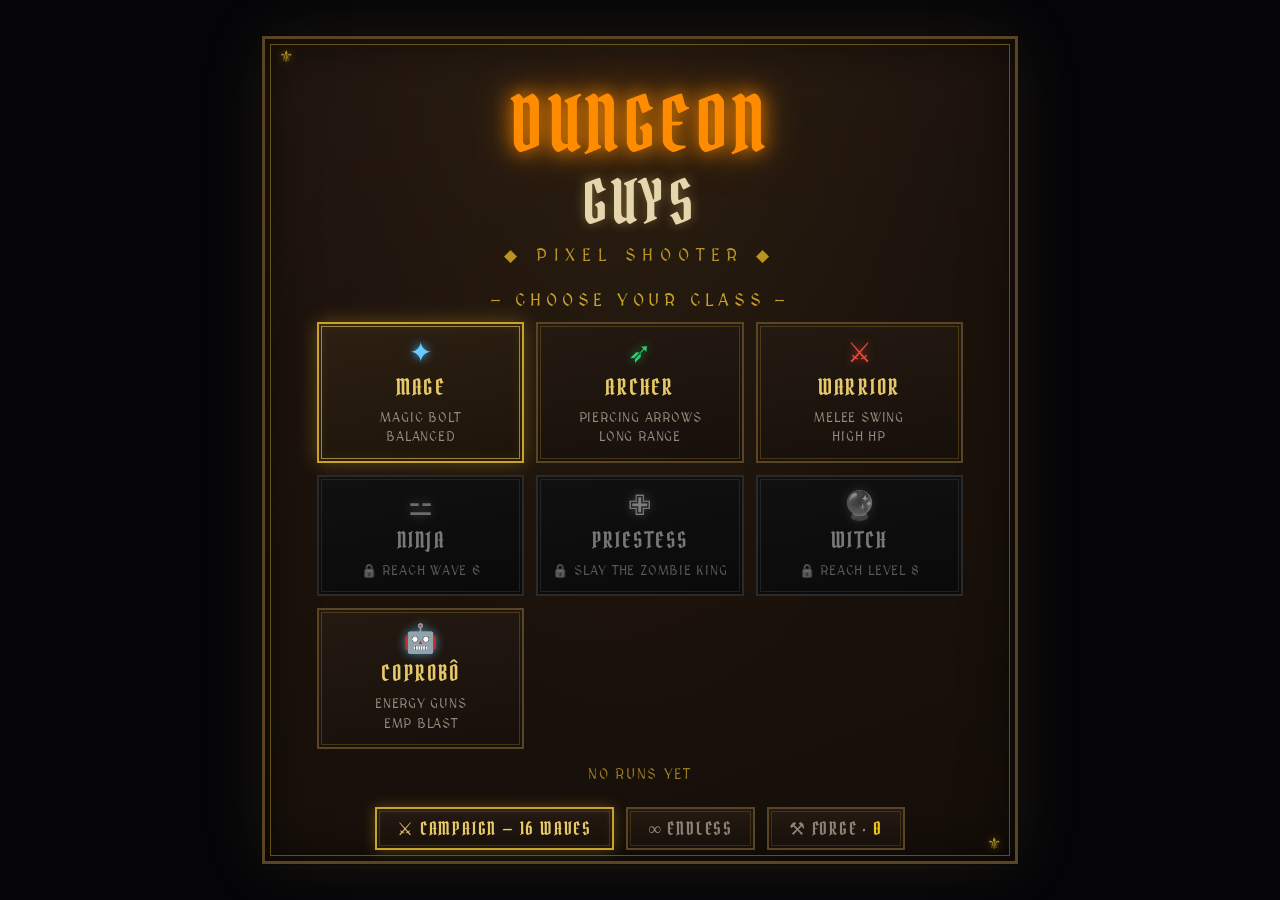
==== commit 737a86c5: "fix: correções técnicas, animação e acessibilidade - spawnUpgrade respeita a área jogável e evita ob" ====
--- a/index.html
+++ b/index.html
@@ -93,6 +93,12 @@
         <div class="toggle-row">
           <button id="auto-aim-toggle" class="aim-toggle">🎯 AUTO-AIM: OFF</button>
           <button id="sound-toggle" class="aim-toggle on">🔊 SOUND: ON</button>
+          <button id="shake-toggle" class="aim-toggle on">📳 SHAKE: ON</button>
+        </div>
+        <div class="toggle-row volume-row">
+          <label class="cslider"><span class="ch">🔊</span>
+            <input type="range" id="slider-volume" min="0" max="100" value="50">
+            <span class="cval" id="val-volume">50</span></label>
         </div>
         <div class="instructions" id="inst-desktop">
           <div class="inst-row"><span class="key">WASD</span><span>/ ARROWS — MOVE</span></div>
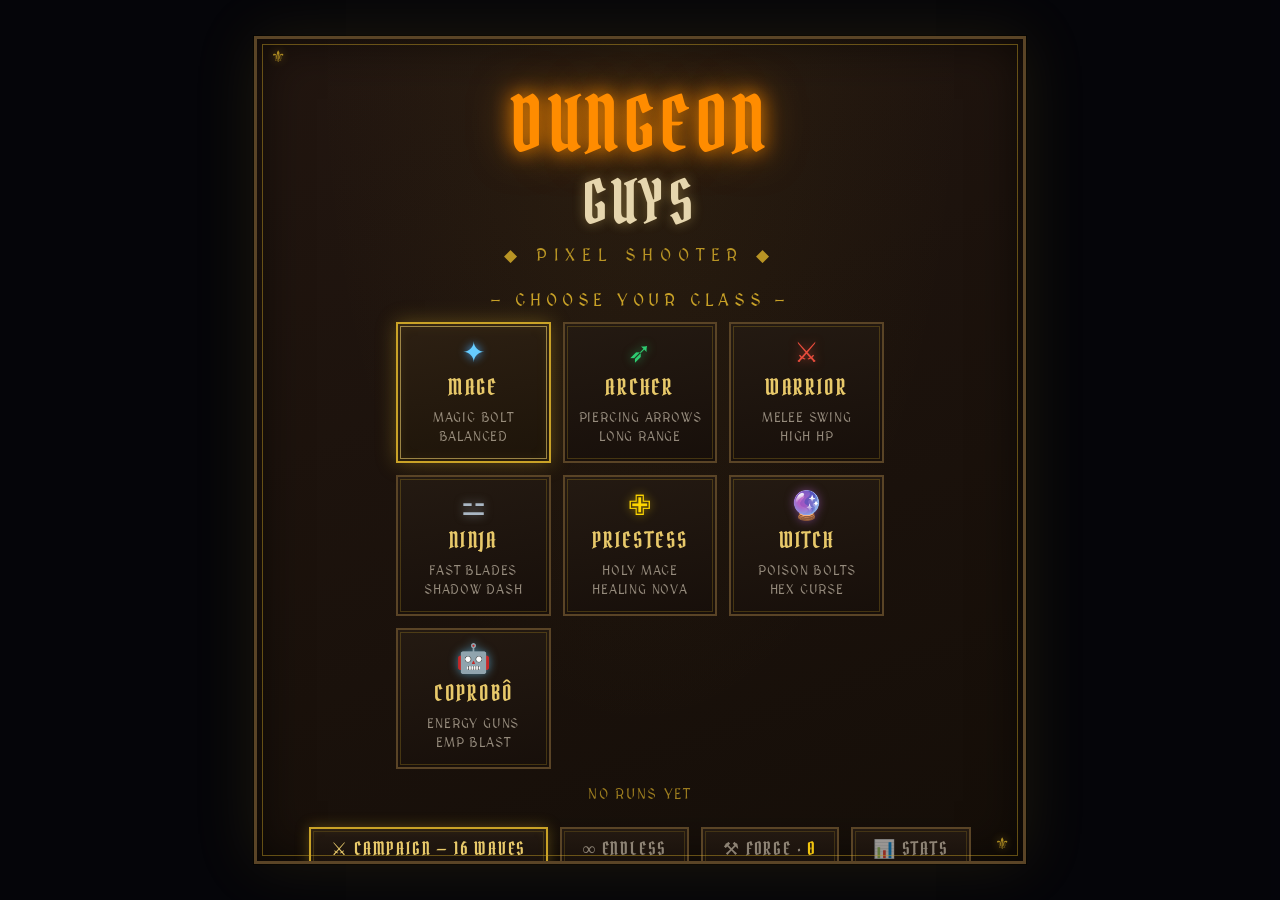
==== commit 5f16c59b: "feat: quick wins — stats, elites, combo, cooldown mobile e música de boss - tela de STATS com totais" ====
--- a/index.html
+++ b/index.html
@@ -68,6 +68,7 @@
           <button class="mode-btn selected" data-mode="campaign">⚔ CAMPAIGN — 16 WAVES</button>
           <button class="mode-btn" data-mode="endless">∞ ENDLESS</button>
           <button id="btn-forge" class="mode-btn forge-btn">⚒ FORGE · <span id="forge-gold">0</span></button>
+          <button id="btn-stats" class="mode-btn forge-btn">📊 STATS</button>
         </div>
         <div class="name-picker">
           <div class="color-label">— HERO NAME —</div>
@@ -141,6 +142,17 @@
       </div>
     </div>
 
+    <!-- STATS SCREEN (lifetime totals + per-class bests) -->
+    <div id="stats-screen" class="screen">
+      <div class="screen-inner compact">
+        <div class="shop-title">📊 STATS</div>
+        <div id="stats-lifetime" class="stats-block"></div>
+        <div class="levelup-sub">— BEST PER CLASS —</div>
+        <div id="stats-classes" class="stats-block"></div>
+        <button id="btn-stats-close" class="btn-pixel secondary">✕ CLOSE</button>
+      </div>
+    </div>
+
     <!-- LEVEL UP SCREEN -->
     <div id="levelup-screen" class="screen">
       <div class="screen-inner compact">
@@ -227,6 +239,7 @@
       <div class="hud-label">WAVE</div>
       <div id="wave-display">1</div>
       <div id="wave-timer">30</div>
+      <div id="combo-display" class="hidden"></div>
     </div>
     <div id="hud-right">
       <div class="hud-label">SCORE</div>
--- a/style.css
+++ b/style.css
@@ -937,6 +937,23 @@
   color: #d2a0e8;
   border-color: #6c3483;
   box-shadow: 0 0 16px rgba(155,89,182,0.35);
+  overflow: hidden;
+}
+
+/* radial cooldown sweep: --cd is the % still recharging (0 = ready) */
+#btn-touch-special::after {
+  content: '';
+  position: absolute;
+  inset: 0;
+  border-radius: 50%;
+  background: conic-gradient(rgba(0,0,0,0.6) calc(var(--cd, 0) * 1%), transparent 0);
+  pointer-events: none;
+}
+
+#btn-touch-special.ready {
+  color: #f3d9ff;
+  border-color: #b56be0;
+  box-shadow: 0 0 24px rgba(155,89,182,0.75);
 }
 
 #btn-touch-sprint {
@@ -1116,6 +1133,23 @@
   line-height: 1.2;
 }
 
+#combo-display {
+  font-family: var(--display-font);
+  font-size: clamp(15px, 2.4vw, 22px);
+  color: var(--gold-coin);
+  text-shadow: 0 0 10px rgba(241,196,15,0.7);
+  letter-spacing: 0.08em;
+  line-height: 1.3;
+  animation: combo-pop 0.25s ease-out;
+}
+
+#combo-display.hidden { display: none; }
+
+@keyframes combo-pop {
+  0%   { transform: scale(1.4); }
+  100% { transform: scale(1); }
+}
+
 #hud-right { text-align: right; }
 
 #score-display, #gold-display {
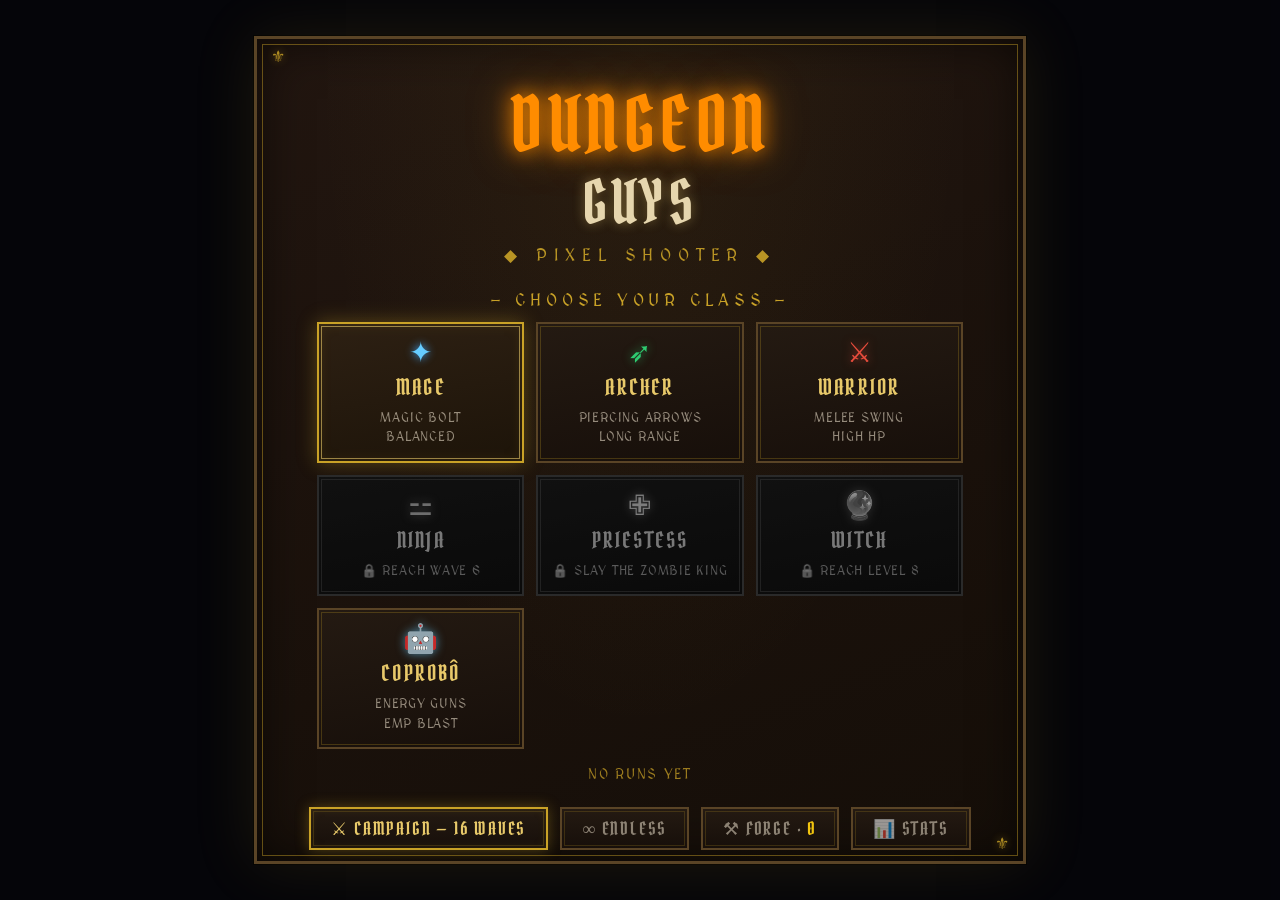
==== commit dabab7bc: "feat(equip): equipment slots + effective-stats layer player gains equipment (slots) and a permanent " ====
--- a/index.html
+++ b/index.html
@@ -273,6 +273,7 @@
   <script src="save.js"></script>
   <script src="audio.js"></script>
   <script src="config.js"></script>
+  <script src="equipment.js"></script>
   <script src="ui.js"></script>
   <script src="engine.js"></script>
   <script src="combat.js"></script>
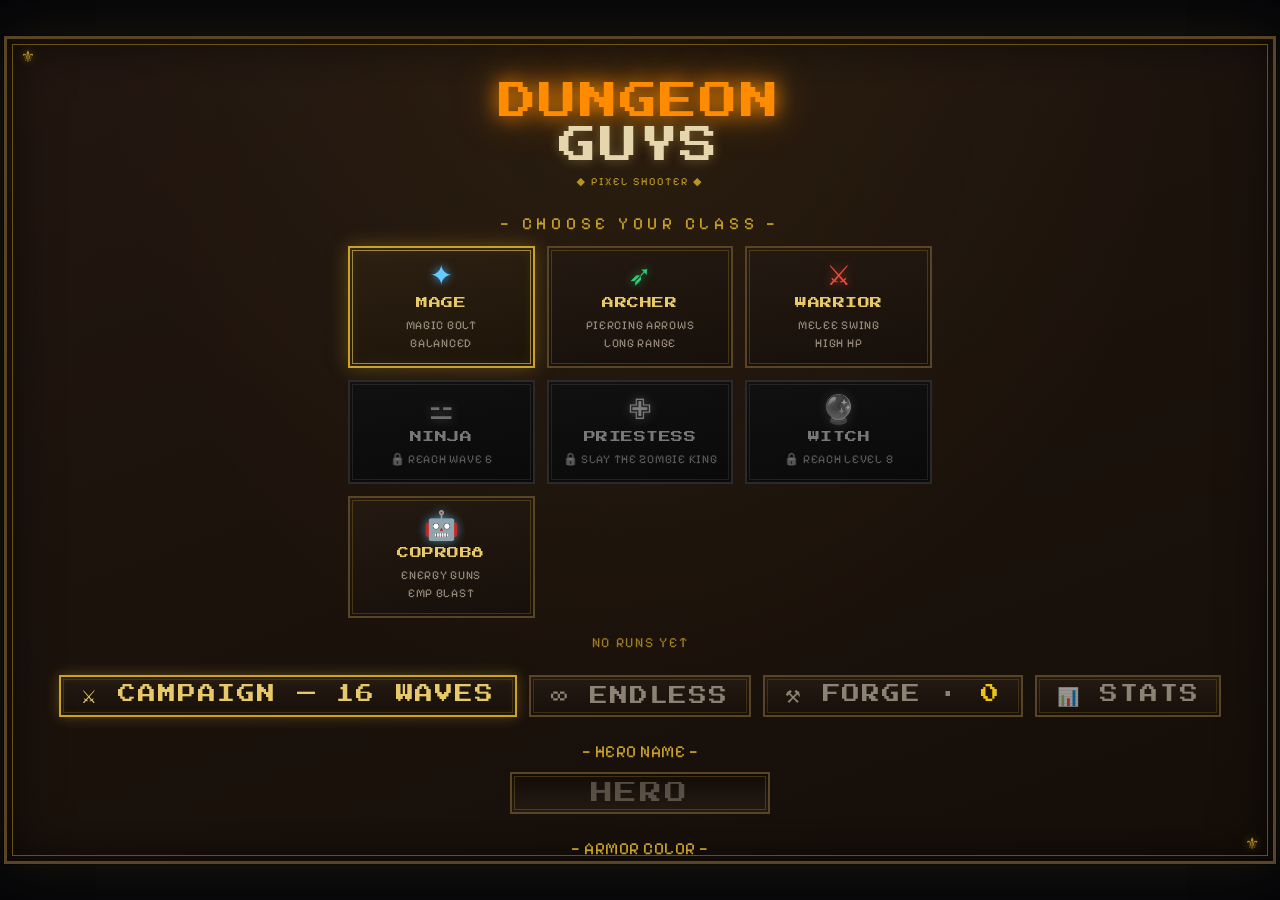
==== commit 4768ddbc: "feat(ui): pixel fonts + Craftpix skin tokens + title sizing Co-Authored-By: Claude Opus 4.8 <noreply" ====
--- a/index.html
+++ b/index.html
@@ -10,7 +10,7 @@
   <link rel="apple-touch-icon" href="icons/icon-192.png" />
   <link rel="preconnect" href="https://fonts.googleapis.com" />
   <link rel="preconnect" href="https://fonts.gstatic.com" crossorigin />
-  <link href="https://fonts.googleapis.com/css2?family=Pirata+One&family=MedievalSharp&display=swap" rel="stylesheet" />
+  <link href="https://fonts.googleapis.com/css2?family=Press+Start+2P&family=Pixelify+Sans:wght@400;500;600;700&display=swap" rel="stylesheet" />
   <link rel="stylesheet" href="style.css" />
 </head>
 <body>
@@ -169,7 +169,13 @@
         <div class="shop-title">◆ SHOP ◆</div>
         <div class="shop-gold">GOLD <span id="shop-gold">0</span></div>
         <div class="shop-main">
-          <div id="shop-items" class="shop-items"></div>
+          <div class="shop-left">
+            <div id="shop-slots" class="shop-slots"></div>
+            <div class="shop-section-label">— EQUIPMENT —</div>
+            <div id="shop-equip" class="shop-equip"></div>
+            <div class="shop-section-label">— CONSUMABLES —</div>
+            <div id="shop-items" class="shop-items"></div>
+          </div>
           <div id="shop-stats" class="shop-stats"></div>
         </div>
         <div class="shop-bottom">
@@ -274,6 +280,7 @@
   <script src="audio.js"></script>
   <script src="config.js"></script>
   <script src="equipment.js"></script>
+  <script src="equipment-catalog.js"></script>
   <script src="ui.js"></script>
   <script src="engine.js"></script>
   <script src="combat.js"></script>
--- a/style.css
+++ b/style.css
@@ -18,8 +18,14 @@
   --hp-low:        #e74c3c;
   --gold-coin:     #f1c40f;
   --ui-border:     var(--bronze);
-  --pixel-font:    'MedievalSharp', serif;
-  --display-font:  'Pirata One', serif;
+  --pixel-font:    'Pixelify Sans', system-ui, sans-serif;
+  --display-font:  'Press Start 2P', system-ui, monospace;
+  /* ── Craftpix pixel-RPG skin tokens (prefixed to avoid clashing) ── */
+  --cp-wood-dark:#241a14; --cp-wood-frame:#b07a3a; --cp-wood-hi:#e0b76a;
+  --cp-panel:#ecdcb0; --cp-panel-edge:#cdb585; --cp-slot-empty:#9c8254;
+  --cp-header:#3f9d8c; --cp-header-dark:#2a6b60; --cp-header-hi:#5bb8a6;
+  --cp-btn:#84c96a; --cp-btn-dark:#4a7a3a; --cp-btn-hi:#a6e08a;
+  --cp-ink-light:#f6ecd2; --cp-ink-dark:#5a4632;
 }
 
 html, body {
@@ -754,6 +760,51 @@
 }
 .shop-item.small span { color: var(--gold-coin); }
 
+/* ─── Shop: equipment section ──────────────────────────── */
+.shop-left { display: flex; flex-direction: column; gap: 10px; flex: 1; min-width: 0; }
+
+.shop-section-label {
+  font-family: var(--display-font);
+  font-size: clamp(12px, 1.7vw, 15px);
+  color: var(--gold);
+  letter-spacing: 0.2em;
+  text-align: center;
+  margin-top: 4px;
+}
+
+.shop-slots {
+  display: grid;
+  grid-template-columns: repeat(4, 1fr);
+  gap: 6px;
+}
+.slot-chip {
+  display: flex; flex-direction: column; align-items: center; gap: 2px;
+  padding: 6px 4px;
+  border: 1px solid var(--bronze);
+  background: linear-gradient(180deg, #1b130b, #120c07);
+  min-width: 0;
+}
+.slot-chip.empty { opacity: 0.45; }
+.slot-chip .slot-ico { font-size: clamp(14px, 2.2vw, 20px); line-height: 1; }
+.slot-chip .slot-lbl {
+  font-family: var(--pixel-font);
+  font-size: clamp(8px, 1.2vw, 11px);
+  color: var(--parchment);
+  text-align: center;
+  white-space: nowrap; overflow: hidden; text-overflow: ellipsis; max-width: 100%;
+}
+
+.shop-equip {
+  display: grid;
+  grid-template-columns: 1fr 1fr;
+  gap: 10px;
+  min-height: 72px;
+}
+
+.cmp-up   { color: var(--hp-green); font-size: clamp(10px, 1.4vw, 13px); }
+.cmp-down { color: var(--hp-low);   font-size: clamp(10px, 1.4vw, 13px); }
+.cmp-same { color: rgba(232,220,200,0.5); font-size: clamp(10px, 1.4vw, 13px); }
+
 /* ─── Game Over Screen ─────────────────────────────────── */
 .gameover-title {
   font-family: var(--display-font);
@@ -1165,3 +1216,16 @@
 .instructions.hidden-inst { display: none; }
 
 .robo-icon { color: #66ccff; text-shadow: 0 0 10px rgba(102,204,255,0.6); }
+
+/* ═══ Craftpix skin · Task 1: rein in display sizes (Press Start 2P is wide) ═══ */
+.title-glow, .title-main { font-size: clamp(20px, 5vw, 38px) !important; line-height: 1.15; }
+.title-sub               { font-size: clamp(8px, 1.5vw, 11px) !important; letter-spacing: 2px; }
+.shop-title              { font-size: clamp(13px, 2.6vw, 20px) !important; letter-spacing: 1px; }
+.gameover-title, .victory-title { font-size: clamp(16px, 3.4vw, 28px) !important; line-height: 1.2; }
+.pause-title, .levelup-sub, .shop-gold, .footer-hint, .color-label, .class-name,
+.hud-label, .stat-row, .stat-line, .shop-name, .f-name { letter-spacing: 0.5px; }
+#wave-display            { font-size: clamp(16px, 3vw, 26px) !important; }
+#score-display, #gold-display { font-size: clamp(12px, 2vw, 18px) !important; }
+.btn-pixel               { font-size: clamp(11px, 1.8vw, 15px) !important; }
+.class-name              { font-size: clamp(9px, 1.5vw, 12px) !important; }
+.class-desc, .footer-hint, .inst-row, .cval, .cdesc { font-size: clamp(9px, 1.4vw, 12px) !important; }
